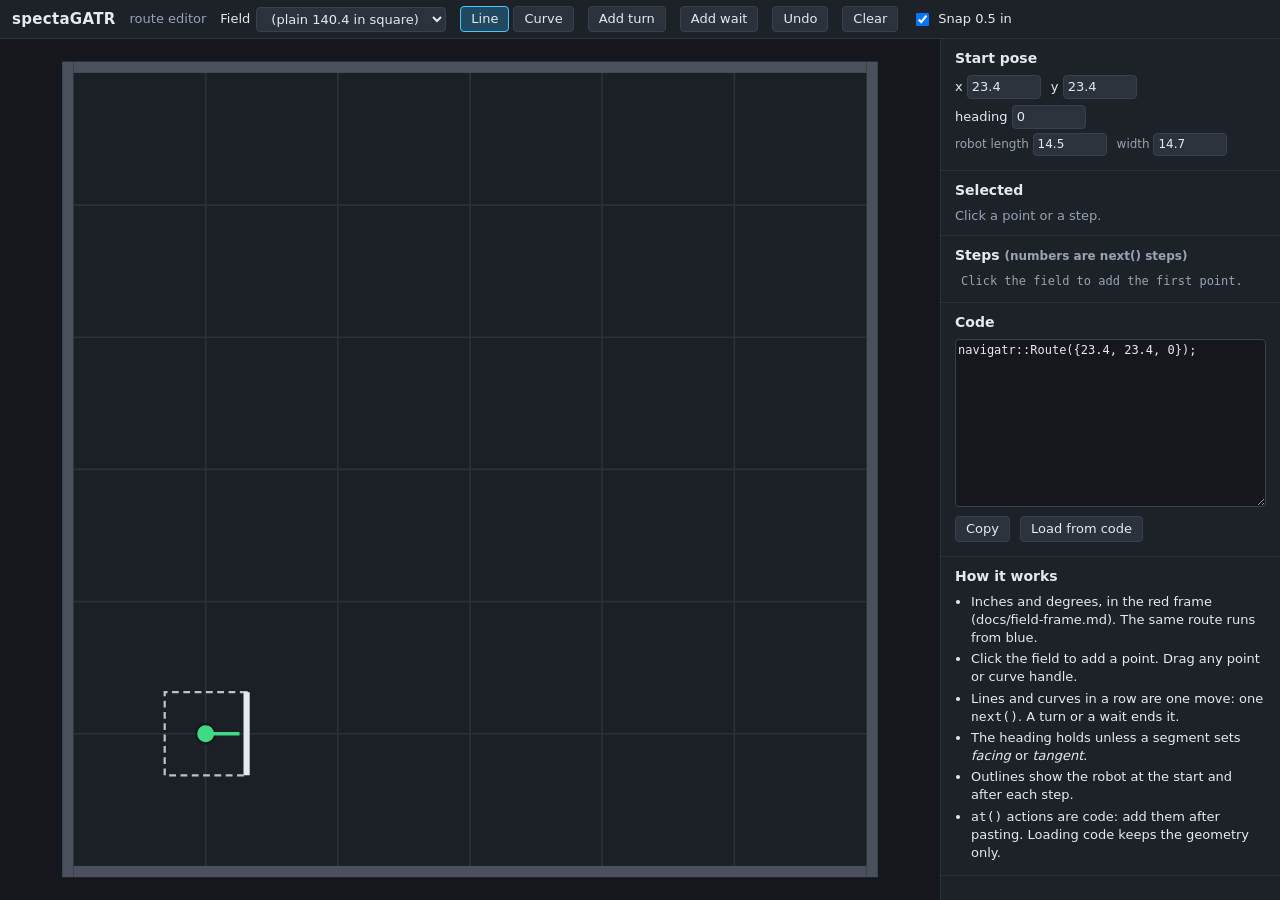
==== lib/spectaGATR/web/route.html @ 602fd50a "Add a route editor to spectaGATR route.html draws a route on the field in our frame and writes the n" ====
<!doctype html>
<html lang="en">
<head>
<meta charset="utf-8">
<meta name="viewport" content="width=device-width, initial-scale=1">
<title>spectaGATR routes</title>
<link rel="icon" href="data:,">
<link rel="stylesheet" href="./style.css">
<link rel="stylesheet" href="./route.css">
</head>
<body data-field="">

<header id="bar">
  <a class="brand" href="./" title="Back to the live viewer">spectaGATR</a>
  <span class="muted">route editor</span>
  <label class="ctl">Field <select id="field-select"><option value="">(loading)</option></select></label>
  <span class="group" role="group" aria-label="New segments">
    <button type="button" data-add="line" class="active" title="Clicks on the field add straight lines.">Line</button>
    <button type="button" data-add="bezier" title="Clicks on the field add curves; drag their handles.">Curve</button>
  </span>
  <button type="button" id="btn-turn" title="Turn in place at the end of the route.">Add turn</button>
  <button type="button" id="btn-wait" title="A stop. It also ends the current move, so next() stops there.">Add wait</button>
  <button type="button" id="btn-undo" title="Remove the last step.">Undo</button>
  <button type="button" id="btn-clear" title="Remove every step.">Clear</button>
  <label class="ctl"><input type="checkbox" id="snap" checked> Snap 0.5 in</label>
</header>

<main>
  <div id="view">
    <svg id="field" xmlns="http://www.w3.org/2000/svg"></svg>
    <div id="cursor" class="muted small"></div>
  </div>

  <aside id="side">
    <section class="panel">
      <h2>Start pose</h2>
      <div class="row">
        <label>x <input type="number" step="0.5" id="start-x"></label>
        <label>y <input type="number" step="0.5" id="start-y"></label>
        <label>heading <input type="number" step="5" id="start-h"></label>
      </div>
      <div class="row muted small">
        <label>robot length <input type="number" step="0.1" id="robot-l"></label>
        <label>width <input type="number" step="0.1" id="robot-w"></label>
      </div>
    </section>

    <section class="panel">
      <h2>Selected</h2>
      <div id="selected" class="muted">Click a point or a step.</div>
    </section>

    <section class="panel">
      <h2>Steps <span class="muted small">(numbers are next() steps)</span></h2>
      <ol id="steps"></ol>
    </section>

    <section class="panel">
      <h2>Code</h2>
      <textarea id="code" spellcheck="false" rows="10"></textarea>
      <div class="row">
        <button type="button" id="btn-copy">Copy</button>
        <button type="button" id="btn-load" title="Read the route from the code box.">Load from code</button>
        <span id="code-note" class="muted small"></span>
      </div>
    </section>

    <section class="panel legend">
      <h2>How it works</h2>
      <ul>
        <li>Inches and degrees, in the red frame (docs/field-frame.md). The same route runs from blue.</li>
        <li>Click the field to add a point. Drag any point or curve handle.</li>
        <li>Lines and curves in a row are one move: one <code>next()</code>. A turn or a wait ends it.</li>
        <li>The heading holds unless a segment sets <i>facing</i> or <i>tangent</i>.</li>
        <li>Outlines show the robot at the start and after each step.</li>
        <li><code>at()</code> actions are code: add them after pasting. Loading code keeps the geometry only.</li>
      </ul>
    </section>
  </aside>
</main>

<script type="module" src="./route.js"></script>
</body>
</html>
---- lib/spectaGATR/web/style.css ----
/* style.css: dark layout, system fonts only (no web fonts, no network). */

:root {
    --bg: #14171c;
    --panel: #1d2128;
    --border: #2c323b;
    --fg: #e6e9ef;
    --muted: #9aa3b2;
    --accent: #4fc3f7;
    --live: #3ddc84;
    --warn: #ffb84d;
    --bad: #ff6b6b;
}

html, body {
    height: 100%;
    margin: 0;
}

body {
    background: var(--bg);
    color: var(--fg);
    font: 13px/1.4 system-ui, -apple-system, "Segoe UI", Roboto, Helvetica, Arial, sans-serif;
    display: grid;
    grid-template-rows: auto minmax(0, 1fr);
    overflow: hidden;
}

button, select, input {
    font: inherit;
    color: var(--fg);
    background: #2c323b;
    border: 1px solid #3a414c;
    border-radius: 4px;
    padding: 3px 10px;
}

button:hover { background: #3a414c; }

button.active {
    background: #1f4a5f;
    border-color: var(--accent);
}

input[type="checkbox"] { padding: 0; vertical-align: middle; }

.muted { color: var(--muted); }
.small { font-size: 12px; }

#bar {
    display: flex;
    flex-wrap: wrap;
    gap: 6px 14px;
    align-items: center;
    padding: 6px 12px;
    background: var(--panel);
    border-bottom: 1px solid var(--border);
}

.brand { font-weight: 700; font-size: 15px; letter-spacing: 0.02em; }
.group { display: inline-flex; gap: 4px; }
.ctl { display: inline-flex; gap: 6px; align-items: center; }
.navlink { color: var(--accent); }

.pill {
    display: inline-block;
    min-width: 7em;
    text-align: center;
    padding: 2px 10px;
    border-radius: 10px;
    font-weight: 700;
    background: #3a414c;
}

body[data-state="live"] .pill { background: #134d2e; color: var(--live); }
body[data-state="stale"] .pill,
body[data-state="searching"] .pill { background: #4d3500; color: var(--warn); }
body[data-state="disconnected"] .pill { background: #5a1d1d; color: var(--bad); }

main {
    display: grid;
    grid-template-columns: minmax(0, 1fr) 340px;
    min-height: 0;
}

#view {
    position: relative;
    min-width: 0;
    min-height: 0;
    overflow: hidden;
}

#view canvas { display: block; }

#banner {
    position: absolute;
    top: 14px;
    left: 50%;
    transform: translateX(-50%);
    max-width: 80%;
    padding: 10px 22px;
    border-radius: 8px;
    border: 2px solid var(--border);
    background: rgba(29, 33, 40, 0.92);
    text-align: center;
    pointer-events: none;
}

#banner-title { font-size: 24px; font-weight: 800; letter-spacing: 0.03em; }
#banner-detail { margin-top: 2px; color: var(--muted); }
#banner-detail:empty { display: none; }

#banner[data-kind="bad"] { border-color: var(--bad); background: rgba(70, 20, 20, 0.92); }
#banner[data-kind="bad"] #banner-title { color: var(--bad); }
#banner[data-kind="warn"] { border-color: var(--warn); background: rgba(70, 48, 0, 0.92); }
#banner[data-kind="warn"] #banner-title { color: var(--warn); }

#view-note {
    position: absolute;
    left: 12px;
    bottom: 12px;
    padding: 6px 10px;
    border: 1px solid var(--bad);
    border-radius: 6px;
    background: rgba(70, 20, 20, 0.92);
    color: var(--fg);
}

#side {
    overflow-y: auto;
    border-left: 1px solid var(--border);
    background: var(--panel);
}

.panel { padding: 10px 14px; border-bottom: 1px solid var(--border); }
.panel h2 { margin: 0 0 6px; font-size: 14px; }

.readout { border-collapse: collapse; width: 100%; font-variant-numeric: tabular-nums; }
.readout th { text-align: left; color: var(--muted); font-weight: 400; padding: 1px 10px 1px 0; white-space: nowrap; vertical-align: top; }
.readout td { font-family: ui-monospace, Consolas, "Cascadia Mono", Menlo, monospace; padding: 1px 0; word-break: break-word; }

.legend ul { margin: 0; padding-left: 16px; }
.legend li { margin: 3px 0; }
.cx { color: #ff8a8a; }
.cy { color: #6fe0a0; }
.cz { color: #8fb4ff; }

@media (max-width: 800px) {
    main { grid-template-columns: minmax(0, 1fr); grid-template-rows: minmax(0, 1fr) 40%; }
    #side { border-left: 0; border-top: 1px solid var(--border); }
}
---- lib/spectaGATR/web/route.css ----
/* route.css: the route editor, on top of style.css. */

a.brand { color: var(--fg); text-decoration: none; }

#field { display: block; width: 100%; height: 100%; user-select: none; touch-action: none; }

#cursor {
    position: absolute;
    left: 12px;
    bottom: 10px;
    font-variant-numeric: tabular-nums;
    pointer-events: none;
}

.row { display: flex; flex-wrap: wrap; gap: 6px 10px; align-items: center; margin: 4px 0; }
.row input[type="number"] { width: 64px; padding: 2px 4px; }

#code {
    width: 100%;
    box-sizing: border-box;
    font: 12px/1.35 ui-monospace, Consolas, "Cascadia Mono", Menlo, monospace;
    color: var(--fg);
    background: #14171c;
    border: 1px solid #3a414c;
    border-radius: 4px;
    resize: vertical;
}

#steps { margin: 0; padding-left: 0; list-style: none; }
#steps li {
    padding: 2px 6px;
    border-radius: 4px;
    cursor: pointer;
    font-family: ui-monospace, Consolas, "Cascadia Mono", Menlo, monospace;
    font-size: 12px;
}
#steps li:hover { background: #2c323b; }
#steps li.selected { background: #1f4a5f; }
#steps .nav { display: inline-block; min-width: 1.6em; color: var(--muted); }

.handle { cursor: grab; }
.handle:active { cursor: grabbing; }
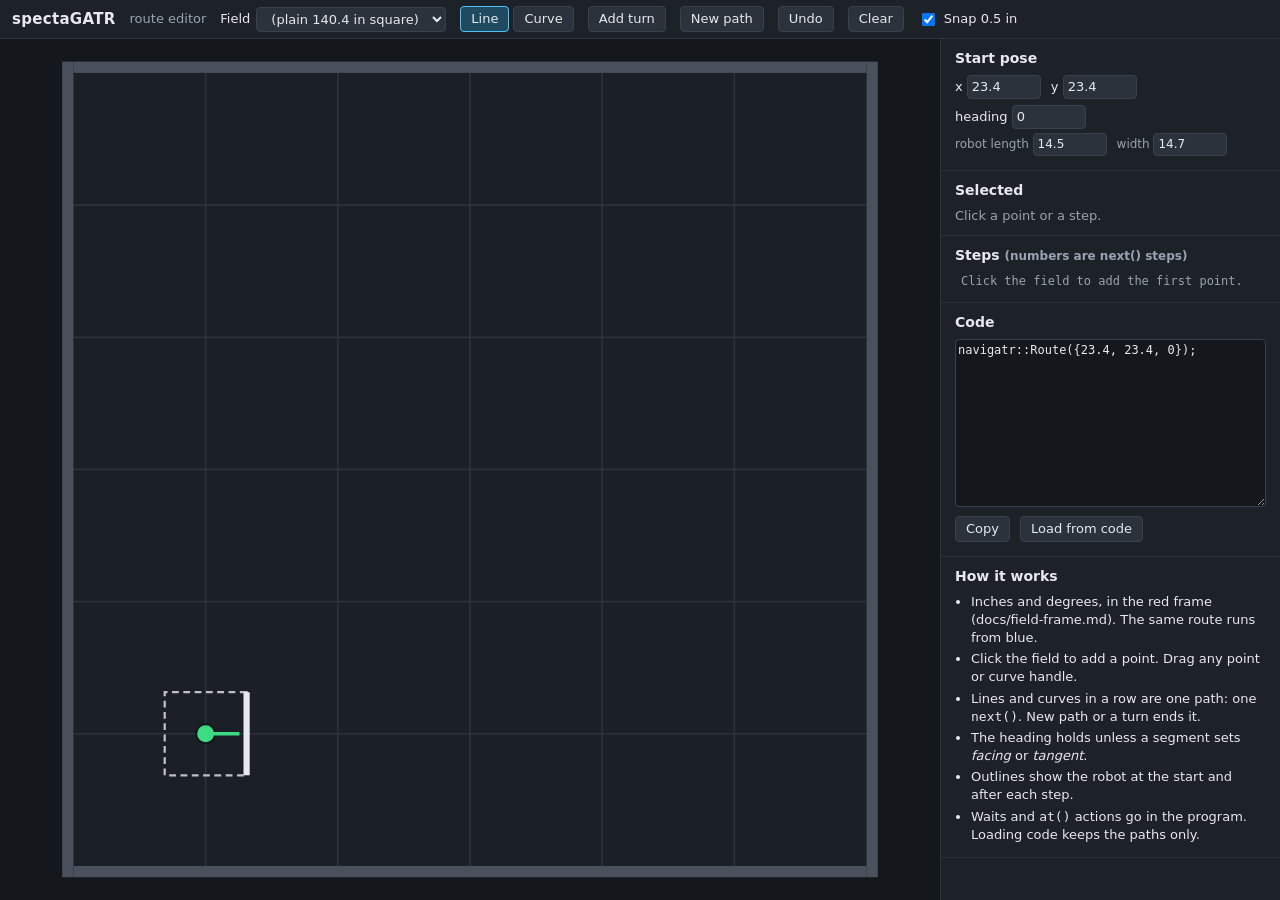
==== commit f9db9aa4: "Route editor: paths instead of waits New path adds .path() between paths. Waits and actions belong i" ====
--- a/lib/spectaGATR/web/route.html
+++ b/lib/spectaGATR/web/route.html
@@ -19,7 +19,7 @@
     <button type="button" data-add="bezier" title="Clicks on the field add curves; drag their handles.">Curve</button>
   </span>
   <button type="button" id="btn-turn" title="Turn in place at the end of the route.">Add turn</button>
-  <button type="button" id="btn-wait" title="A stop. It also ends the current move, so next() stops there.">Add wait</button>
+  <button type="button" id="btn-path" title="End this path here; the next point starts a new one (a new next() step).">New path</button>
   <button type="button" id="btn-undo" title="Remove the last step.">Undo</button>
   <button type="button" id="btn-clear" title="Remove every step.">Clear</button>
   <label class="ctl"><input type="checkbox" id="snap" checked> Snap 0.5 in</label>
@@ -70,10 +70,10 @@
       <ul>
         <li>Inches and degrees, in the red frame (docs/field-frame.md). The same route runs from blue.</li>
         <li>Click the field to add a point. Drag any point or curve handle.</li>
-        <li>Lines and curves in a row are one move: one <code>next()</code>. A turn or a wait ends it.</li>
+        <li>Lines and curves in a row are one path: one <code>next()</code>. New path or a turn ends it.</li>
         <li>The heading holds unless a segment sets <i>facing</i> or <i>tangent</i>.</li>
         <li>Outlines show the robot at the start and after each step.</li>
-        <li><code>at()</code> actions are code: add them after pasting. Loading code keeps the geometry only.</li>
+        <li>Waits and <code>at()</code> actions go in the program. Loading code keeps the paths only.</li>
       </ul>
     </section>
   </aside>
